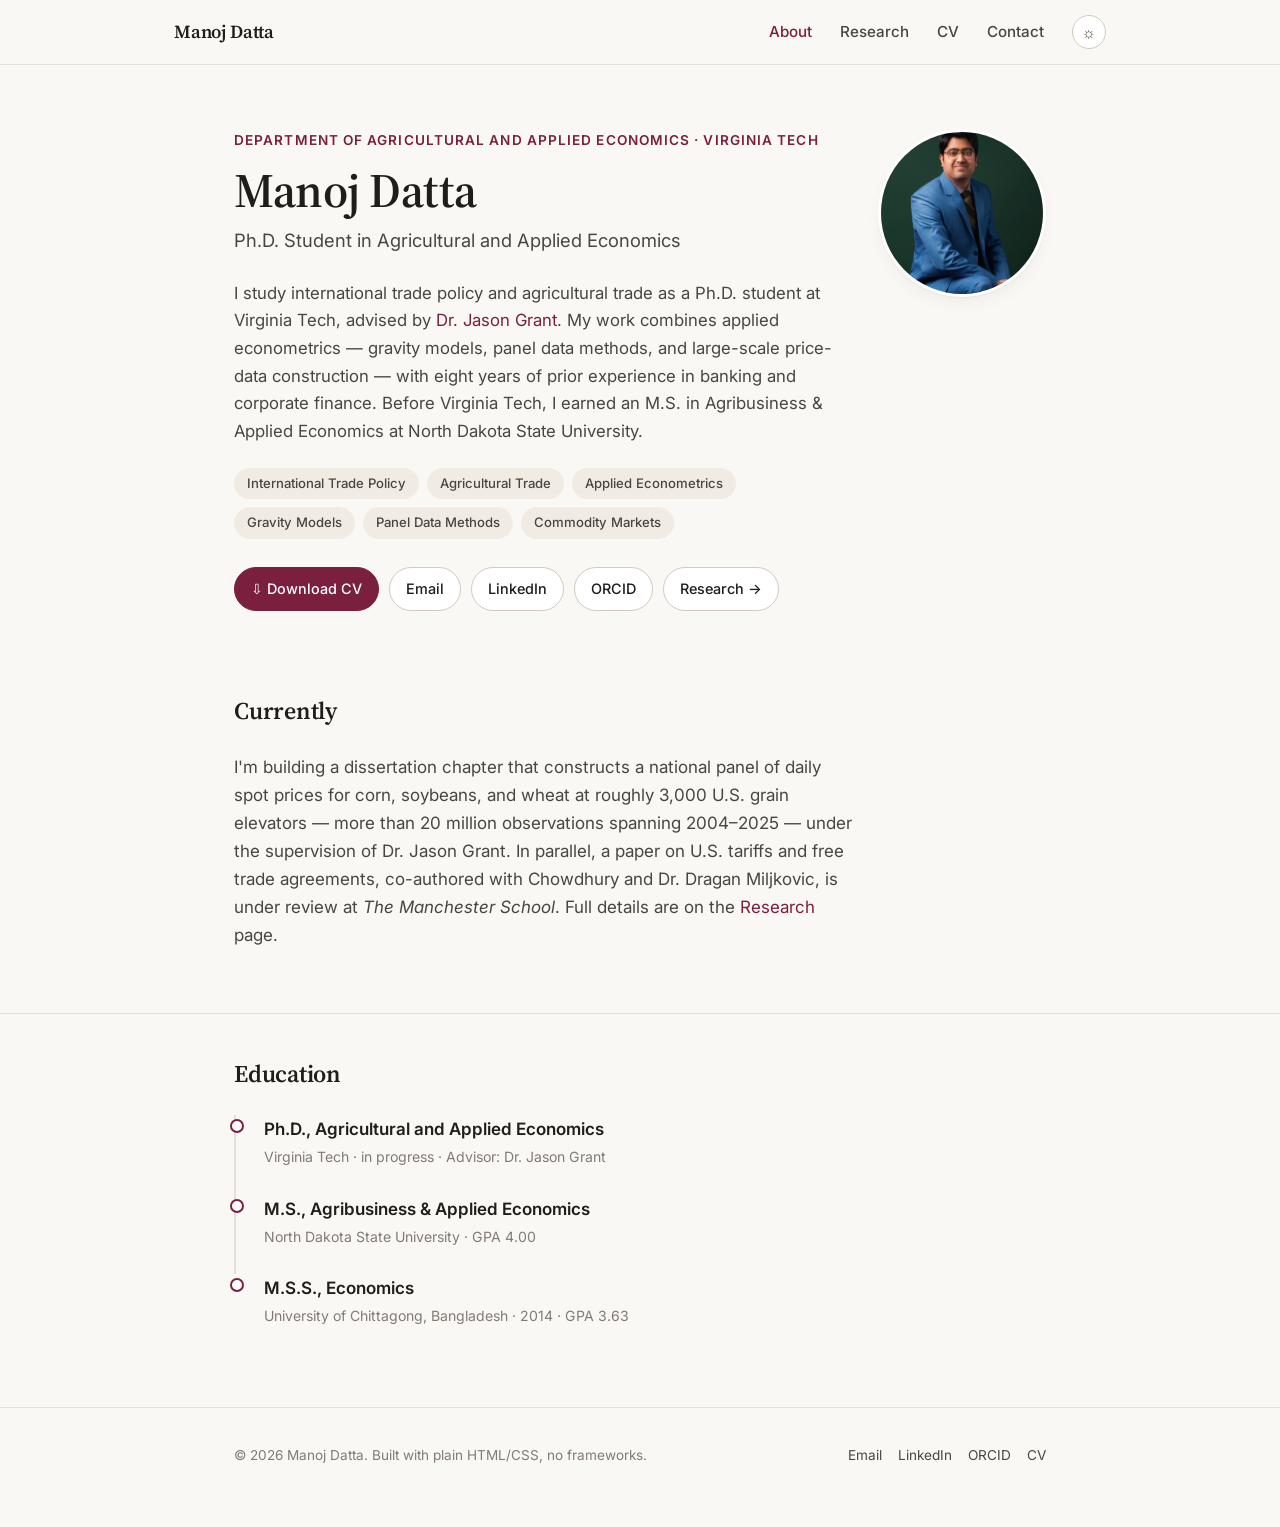
==== index.html @ b6eddcfe "Initial commit: personal academic website" ====
<!DOCTYPE html>
<html lang="en">
<head>
<meta charset="UTF-8">
<meta name="viewport" content="width=device-width, initial-scale=1">
<title>Manoj Datta</title>
<meta name="description" content="Manoj Datta — PhD student in Agricultural and Applied Economics at Virginia Tech. Research on international trade policy, agricultural trade, and applied econometrics.">
<link rel="preconnect" href="https://fonts.googleapis.com">
<link rel="preconnect" href="https://fonts.gstatic.com" crossorigin>
<link href="https://fonts.googleapis.com/css2?family=Source+Serif+4:wght@500;600;700&family=Inter:wght@400;500;600;700&display=swap" rel="stylesheet">
<link rel="stylesheet" href="assets/css/style.css">
</head>
<body>

<nav class="site-nav">
  <div class="wrap">
    <a href="index.html" class="brand">Manoj Datta</a>
    <button class="nav-toggle" aria-label="Toggle menu">&#9776;</button>
    <div class="nav-links">
      <a href="index.html" class="active">About</a>
      <a href="research.html">Research</a>
      <a href="cv.html">CV</a>
      <a href="mailto:manojdatta@vt.edu">Contact</a>
      <button class="theme-toggle" aria-label="Toggle dark mode" title="Toggle dark mode">&#9788;</button>
    </div>
  </div>
</nav>

<header class="hero">
  <div class="wrap">
    <div class="hero-text">
      <p class="eyebrow">Department of Agricultural and Applied Economics · Virginia Tech</p>
      <h1>Manoj Datta</h1>
      <p class="role">Ph.D. Student in Agricultural and Applied Economics</p>
      <p class="lede">
        I study international trade policy and agricultural trade as a Ph.D. student at
        Virginia Tech, advised by <a href="https://aaec.vt.edu/people/faculty/grant-jason.html" target="_blank" rel="noopener">Dr. Jason Grant</a>.
        My work combines applied econometrics — gravity models, panel data methods, and
        large-scale price-data construction — with eight years of prior experience in banking
        and corporate finance. Before Virginia Tech, I earned an M.S. in Agribusiness &amp;
        Applied Economics at North Dakota State University.
      </p>

      <div class="tag-row">
        <span class="tag">International Trade Policy</span>
        <span class="tag">Agricultural Trade</span>
        <span class="tag">Applied Econometrics</span>
        <span class="tag">Gravity Models</span>
        <span class="tag">Panel Data Methods</span>
        <span class="tag">Commodity Markets</span>
      </div>

      <div class="link-row">
        <a class="primary" href="assets/files/Manoj_Datta_CV.docx" download>&#8681; Download CV</a>
        <a href="mailto:manojdatta@vt.edu">Email</a>
        <a href="https://www.linkedin.com/in/manoj-datta-68495a75/" target="_blank" rel="noopener">LinkedIn</a>
        <a href="https://orcid.org/0009-0003-9950-358X" target="_blank" rel="noopener">ORCID</a>
        <a href="research.html">Research →</a>
      </div>
    </div>

    <div class="hero-photo">
      <img src="assets/img/photo.jpg" alt="Portrait of Manoj Datta" width="168" height="168">
    </div>
  </div>
</header>

<section class="block">
  <div class="wrap">
    <h2>Currently</h2>
    <p class="section-intro" style="margin-top:0;">
      I'm building a dissertation chapter that constructs a national panel of daily spot
      prices for corn, soybeans, and wheat at roughly 3,000 U.S. grain elevators —
      more than 20 million observations spanning 2004&ndash;2025 — under the supervision of
      Dr. Jason Grant. In parallel, a paper on U.S. tariffs and free trade agreements,
      co-authored with Chowdhury and Dr. Dragan Miljkovic, is under review at
      <em>The Manchester School</em>. Full details are on the
      <a href="research.html">Research</a> page.
    </p>
  </div>
</section>

<section class="block">
  <div class="wrap">
    <h2>Education</h2>
    <ul class="timeline">
      <li>
        <div class="t-title">Ph.D., Agricultural and Applied Economics</div>
        <div class="t-meta">Virginia Tech &middot; in progress &middot; Advisor: Dr. Jason Grant</div>
      </li>
      <li>
        <div class="t-title">M.S., Agribusiness &amp; Applied Economics</div>
        <div class="t-meta">North Dakota State University &middot; GPA 4.00</div>
      </li>
      <li>
        <div class="t-title">M.S.S., Economics</div>
        <div class="t-meta">University of Chittagong, Bangladesh &middot; 2014 &middot; GPA 3.63</div>
      </li>
    </ul>
  </div>
</section>

<footer>
  <div class="wrap">
    <p>&copy; <span id="year"></span> Manoj Datta. Built with plain HTML/CSS, no frameworks.</p>
    <div class="socials">
      <a href="mailto:manojdatta@vt.edu">Email</a>
      <a href="https://www.linkedin.com/in/manoj-datta-68495a75/" target="_blank" rel="noopener">LinkedIn</a>
      <a href="https://orcid.org/0009-0003-9950-358X" target="_blank" rel="noopener">ORCID</a>
      <a href="cv.html">CV</a>
    </div>
  </div>
</footer>

<script src="assets/js/main.js"></script>
<script>document.getElementById("year").textContent = new Date().getFullYear();</script>
</body>
</html>
---- assets/css/style.css ----
/* ============================================================
   Manoj Datta — academic site
   Palette: warm paper background, ink text, maroon + ochre accent
   Type: Source Serif 4 (display/serif) + Inter (UI/body)
   ============================================================ */

:root {
  --paper: #faf8f5;
  --paper-raised: #ffffff;
  --ink: #201d1b;
  --ink-soft: #4a4540;
  --ink-faint: #837b73;
  --line: #e6e0d8;
  --line-strong: #d4cabd;
  --maroon: #7a1f3d;
  --maroon-dark: #5c1730;
  --ochre: #b5651d;
  --tag-bg: #f1ece3;
  --focus: #b5651d;
  --shadow: 0 1px 2px rgba(32, 29, 27, 0.04), 0 8px 24px -12px rgba(32, 29, 27, 0.12);
  --radius: 10px;
  --maxw: 860px;
}

@media (prefers-color-scheme: dark) {
  :root:not([data-theme="light"]) {
    --paper: #171513;
    --paper-raised: #1f1c19;
    --ink: #ece7e0;
    --ink-soft: #c4bcb1;
    --ink-faint: #8d8479;
    --line: #332e29;
    --line-strong: #453f38;
    --maroon: #d97d9a;
    --ochre: #e0a35c;
    --tag-bg: #2a2521;
    --shadow: 0 1px 2px rgba(0, 0, 0, 0.2), 0 8px 24px -12px rgba(0, 0, 0, 0.5);
  }
}

:root[data-theme="dark"] {
  --paper: #171513;
  --paper-raised: #1f1c19;
  --ink: #ece7e0;
  --ink-soft: #c4bcb1;
  --ink-faint: #8d8479;
  --line: #332e29;
  --line-strong: #453f38;
  --maroon: #d97d9a;
  --ochre: #e0a35c;
  --tag-bg: #2a2521;
  --shadow: 0 1px 2px rgba(0, 0, 0, 0.2), 0 8px 24px -12px rgba(0, 0, 0, 0.5);
}

* { box-sizing: border-box; }
html { scroll-behavior: smooth; }

body {
  margin: 0;
  background: var(--paper);
  color: var(--ink);
  font-family: "Inter", -apple-system, BlinkMacSystemFont, "Segoe UI", sans-serif;
  font-size: 17px;
  line-height: 1.65;
  -webkit-font-smoothing: antialiased;
  transition: background 0.2s ease, color 0.2s ease;
}

h1, h2, h3, .serif {
  font-family: "Source Serif 4", Georgia, serif;
  font-weight: 600;
  letter-spacing: -0.01em;
  color: var(--ink);
}

a { color: var(--maroon); text-decoration: none; }
a:hover { text-decoration: underline; text-decoration-thickness: 1.5px; text-underline-offset: 3px; }
a:focus-visible, button:focus-visible { outline: 2px solid var(--focus); outline-offset: 3px; }

.wrap { max-width: var(--maxw); margin: 0 auto; padding: 0 24px; }

/* ---------- Nav ---------- */
.site-nav {
  position: sticky; top: 0; z-index: 50;
  background: color-mix(in srgb, var(--paper) 88%, transparent);
  backdrop-filter: saturate(140%) blur(8px);
  border-bottom: 1px solid var(--line);
}
.site-nav .wrap { max-width: 980px; display: flex; align-items: center; justify-content: space-between; height: 64px; }
.brand { font-family: "Source Serif 4", serif; font-weight: 600; font-size: 1.15rem; color: var(--ink); letter-spacing: -0.01em; }
.brand:hover { text-decoration: none; opacity: 0.8; }
.nav-links { display: flex; align-items: center; gap: 28px; }
.nav-links a { color: var(--ink-soft); font-size: 0.95rem; font-weight: 500; }
.nav-links a.active { color: var(--maroon); }
.nav-links a:hover { color: var(--maroon); text-decoration: none; }
.theme-toggle {
  border: 1px solid var(--line-strong); background: var(--paper-raised); color: var(--ink-soft);
  width: 34px; height: 34px; border-radius: 50%; cursor: pointer; font-size: 0.95rem;
  display: flex; align-items: center; justify-content: center;
}
.theme-toggle:hover { border-color: var(--ochre); color: var(--ochre); }
.nav-toggle { display: none; }

@media (max-width: 640px) {
  .nav-links { position: fixed; inset: 64px 0 auto 0; background: var(--paper); border-bottom: 1px solid var(--line);
    flex-direction: column; align-items: flex-start; padding: 16px 24px 24px; gap: 16px;
    transform: translateY(-8px); opacity: 0; pointer-events: none; transition: all 0.18s ease; }
  .nav-links.open { transform: translateY(0); opacity: 1; pointer-events: auto; }
  .nav-toggle { display: flex; border: none; background: none; color: var(--ink); font-size: 1.4rem; cursor: pointer; padding: 4px 8px; }
}

/* ---------- Hero ---------- */
.hero { padding: 64px 0 40px; }
.hero .wrap { display: flex; align-items: flex-start; gap: 44px; }
.hero .hero-text { flex: 1 1 auto; min-width: 0; }
.hero .eyebrow { color: var(--maroon); font-weight: 600; font-size: 0.85rem; text-transform: uppercase; letter-spacing: 0.08em; margin: 0 0 14px; }
.hero h1 { font-size: clamp(2.2rem, 5vw, 3rem); margin: 0 0 8px; line-height: 1.08; }
.hero .role { color: var(--ink-soft); font-size: 1.15rem; margin: 0 0 24px; }
.hero p.lede { max-width: 640px; color: var(--ink-soft); font-size: 1.05rem; }
.hero .lede a { color: var(--maroon); }

.hero-photo { flex: 0 0 auto; width: 168px; height: 168px; border-radius: 50%; overflow: hidden;
  border: 3px solid var(--paper-raised); box-shadow: var(--shadow); background: var(--tag-bg); }
.hero-photo img { width: 100%; height: 100%; object-fit: cover; display: block; }

@media (max-width: 640px) {
  .hero .wrap { flex-direction: column-reverse; gap: 20px; }
  .hero-photo { width: 120px; height: 120px; }
}

.link-row { display: flex; flex-wrap: wrap; gap: 10px; margin-top: 28px; }
.link-row a { display: inline-flex; align-items: center; gap: 8px; padding: 9px 16px; border: 1px solid var(--line-strong);
  border-radius: 999px; font-size: 0.9rem; font-weight: 500; color: var(--ink); background: var(--paper-raised); }
.link-row a:hover { border-color: var(--maroon); color: var(--maroon); text-decoration: none; }
.link-row a.primary { background: var(--maroon); border-color: var(--maroon); color: #fff; }
.link-row a.primary:hover { background: var(--maroon-dark); color: #fff; }

.tag-row { display: flex; flex-wrap: wrap; gap: 8px; margin: 22px 0 0; }
.tag { background: var(--tag-bg); color: var(--ink-soft); border-radius: 999px; padding: 5px 13px; font-size: 0.82rem; font-weight: 500; }

/* ---------- Sections ---------- */
section.block { padding: 40px 0; border-top: 1px solid var(--line); }
section.block:first-of-type { border-top: none; }
.block h2 { font-size: 1.5rem; margin: 0 0 22px; }
.section-intro { color: var(--ink-soft); margin: -14px 0 24px; max-width: 620px; }

/* ---------- Timeline (education) ---------- */
.timeline { list-style: none; margin: 0; padding: 0; }
.timeline li { position: relative; padding: 0 0 26px 28px; border-left: 2px solid var(--line); }
.timeline li:last-child { border-left-color: transparent; padding-bottom: 0; }
.timeline li::before { content: ""; position: absolute; left: -6px; top: 4px; width: 10px; height: 10px; border-radius: 50%;
  background: var(--paper-raised); border: 2px solid var(--maroon); }
.timeline .t-title { font-weight: 600; color: var(--ink); }
.timeline .t-meta { color: var(--ink-faint); font-size: 0.88rem; margin-top: 2px; }
.timeline .t-detail { color: var(--ink-soft); font-size: 0.92rem; margin-top: 4px; }

/* ---------- Research cards ---------- */
.card { background: var(--paper-raised); border: 1px solid var(--line); border-radius: var(--radius); padding: 26px 28px; box-shadow: var(--shadow); margin-bottom: 22px; }
.card .badge-row { display: flex; flex-wrap: wrap; gap: 8px; align-items: center; margin-bottom: 10px; }
.badge { font-size: 0.74rem; font-weight: 700; text-transform: uppercase; letter-spacing: 0.05em; padding: 4px 10px; border-radius: 999px; }
.badge.review { background: #f3e0c9; color: #7a4a10; }
.badge.working { background: #ded3f0; color: #4a2d80; }
.card h3 { font-size: 1.2rem; margin: 0 0 6px; line-height: 1.3; }
.card .authors { color: var(--ink-soft); font-size: 0.92rem; margin: 0 0 4px; }
.card .venue { color: var(--ink-faint); font-size: 0.88rem; font-style: italic; margin: 0 0 14px; }
.card .stats { display: flex; flex-wrap: wrap; gap: 22px; margin: 16px 0; padding: 14px 0; border-top: 1px dashed var(--line); border-bottom: 1px dashed var(--line); }
.card .stat b { display: block; font-family: "Source Serif 4", serif; font-size: 1.3rem; color: var(--maroon); }
.card .stat span { display: block; font-size: 0.78rem; color: var(--ink-faint); }
.card .keywords { display: flex; flex-wrap: wrap; gap: 6px; margin-top: 14px; }

.abstract-toggle { background: none; border: 1px solid var(--line-strong); color: var(--ink-soft); border-radius: 6px; padding: 6px 12px;
  font-size: 0.85rem; cursor: pointer; font-family: inherit; margin-top: 4px; }
.abstract-toggle:hover { border-color: var(--maroon); color: var(--maroon); }
.abstract-body { max-height: 0; overflow: hidden; transition: max-height 0.25s ease; }
.abstract-body p { color: var(--ink-soft); font-size: 0.95rem; margin: 14px 0 0; }
.abstract-body.open { max-height: 600px; }

/* ---------- CV page ---------- */
.cv-section { margin-bottom: 30px; }
.cv-section h2 { font-size: 1.05rem; text-transform: uppercase; letter-spacing: 0.06em; color: var(--maroon); border-bottom: 1px solid var(--line); padding-bottom: 8px; margin-bottom: 16px; }
.cv-row { display: flex; justify-content: space-between; gap: 20px; margin-bottom: 14px; }
.cv-row .cv-main b { color: var(--ink); }
.cv-row .cv-date { color: var(--ink-faint); font-size: 0.88rem; white-space: nowrap; text-align: right; }
.cv-row .cv-sub { color: var(--ink-soft); font-size: 0.92rem; margin-top: 3px; }
.cv-download-bar { display: flex; flex-wrap: wrap; gap: 12px; align-items: center; margin: 28px 0 44px; padding: 20px 24px;
  background: var(--paper-raised); border: 1px solid var(--line); border-radius: var(--radius); }

/* ---------- Footer ---------- */
footer { border-top: 1px solid var(--line); padding: 36px 0 60px; margin-top: 40px; }
footer .wrap { display: flex; flex-wrap: wrap; justify-content: space-between; gap: 16px; align-items: center; }
footer p { color: var(--ink-faint); font-size: 0.85rem; margin: 0; }
footer .socials { display: flex; gap: 16px; }
footer .socials a { color: var(--ink-soft); font-size: 0.85rem; }

.page-header { padding: 56px 0 12px; }
.page-header .eyebrow { color: var(--maroon); font-weight: 600; font-size: 0.85rem; text-transform: uppercase; letter-spacing: 0.08em; margin: 0 0 10px; }
.page-header h1 { font-size: clamp(1.9rem, 4vw, 2.5rem); margin: 0 0 12px; }
.page-header p { color: var(--ink-soft); max-width: 620px; }

@media (max-width: 560px) {
  .cv-row { flex-direction: column; gap: 2px; }
  .cv-row .cv-date { text-align: left; }
}
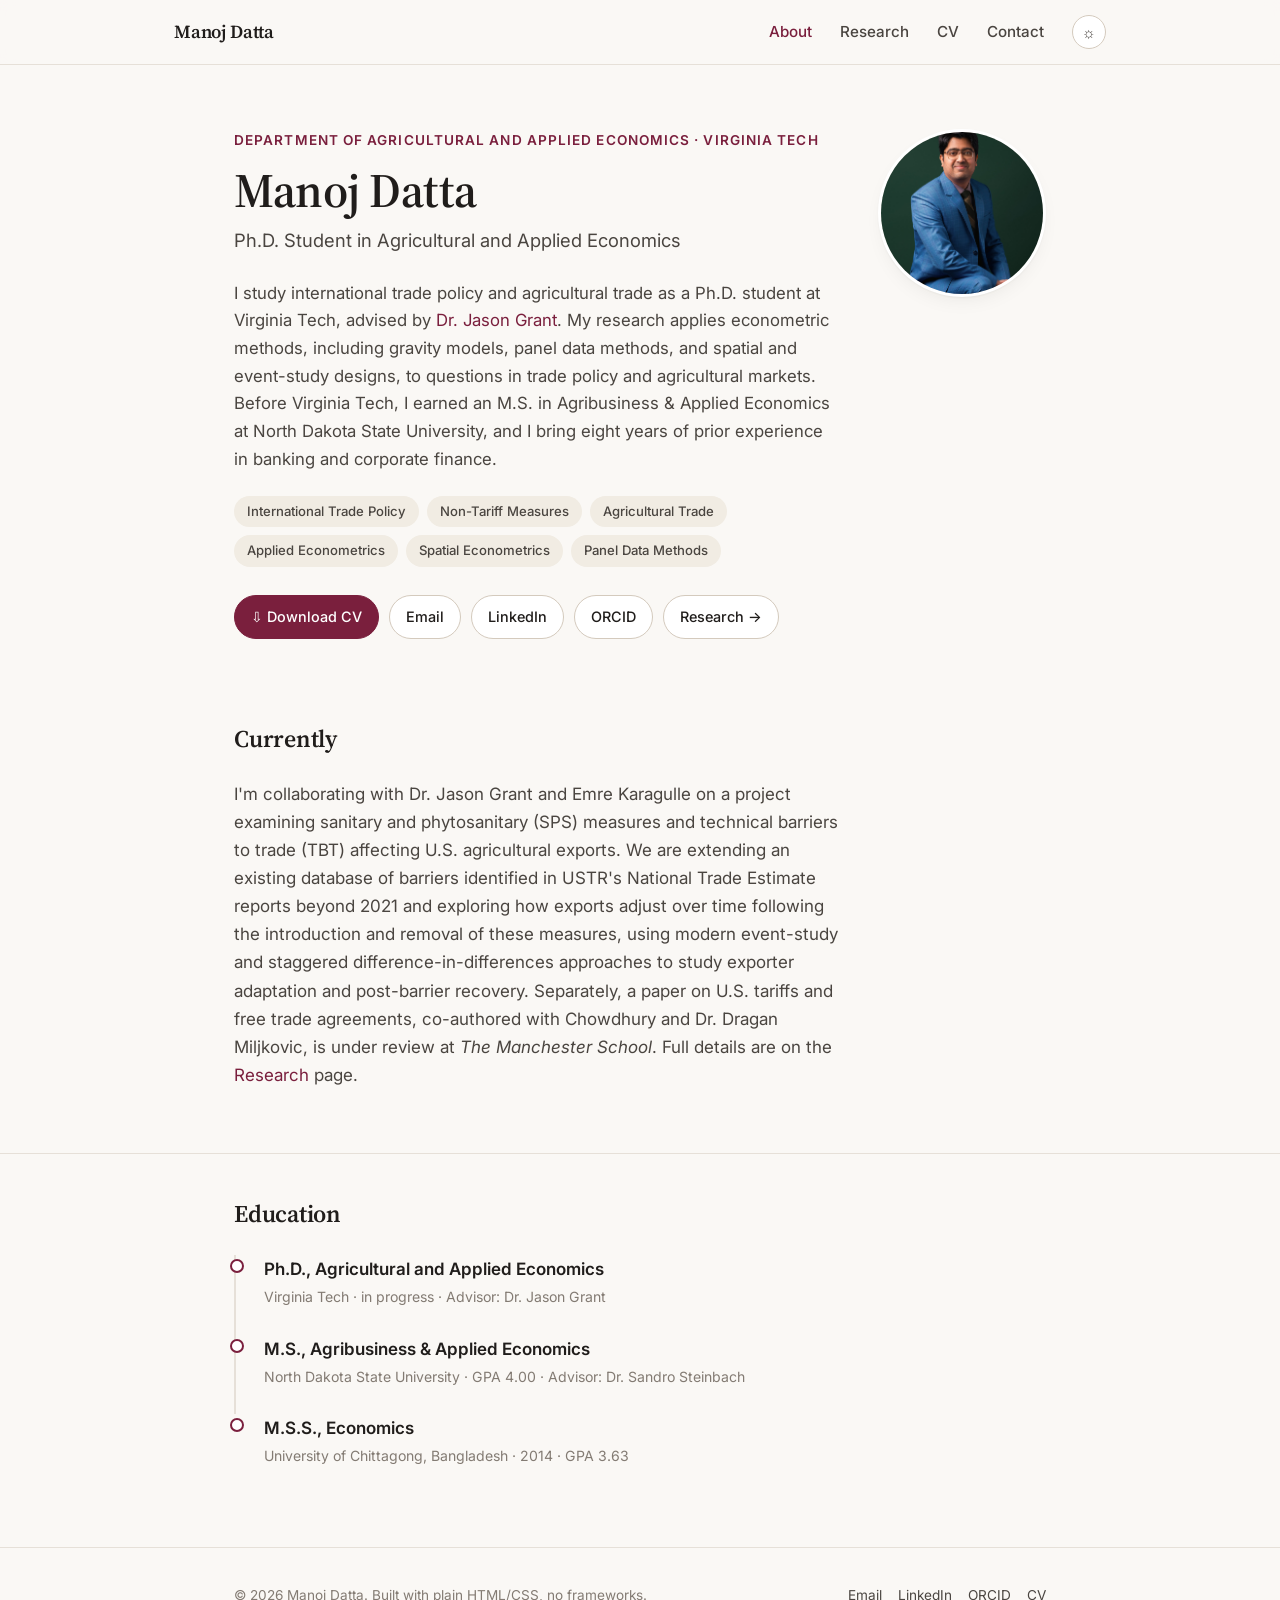
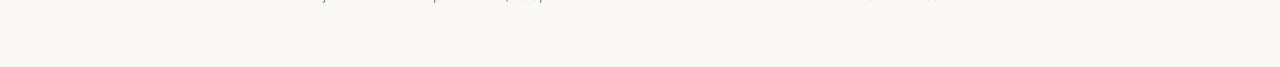
==== commit 7294414e: "Correct research content: current SPS/TBT project, M.S. thesis details, remove em dashes" ====
--- a/index.html
+++ b/index.html
@@ -4,7 +4,7 @@
 <meta charset="UTF-8">
 <meta name="viewport" content="width=device-width, initial-scale=1">
 <title>Manoj Datta</title>
-<meta name="description" content="Manoj Datta — PhD student in Agricultural and Applied Economics at Virginia Tech. Research on international trade policy, agricultural trade, and applied econometrics.">
+<meta name="description" content="Manoj Datta, PhD student in Agricultural and Applied Economics at Virginia Tech. Research on international trade policy, agricultural trade, and applied econometrics.">
 <link rel="preconnect" href="https://fonts.googleapis.com">
 <link rel="preconnect" href="https://fonts.gstatic.com" crossorigin>
 <link href="https://fonts.googleapis.com/css2?family=Source+Serif+4:wght@500;600;700&family=Inter:wght@400;500;600;700&display=swap" rel="stylesheet">
@@ -35,19 +35,20 @@
       <p class="lede">
         I study international trade policy and agricultural trade as a Ph.D. student at
         Virginia Tech, advised by <a href="https://aaec.vt.edu/people/faculty/grant-jason.html" target="_blank" rel="noopener">Dr. Jason Grant</a>.
-        My work combines applied econometrics — gravity models, panel data methods, and
-        large-scale price-data construction — with eight years of prior experience in banking
-        and corporate finance. Before Virginia Tech, I earned an M.S. in Agribusiness &amp;
-        Applied Economics at North Dakota State University.
+        My research applies econometric methods, including gravity models, panel data
+        methods, and spatial and event-study designs, to questions in trade policy and
+        agricultural markets. Before Virginia Tech, I earned an M.S. in Agribusiness &amp;
+        Applied Economics at North Dakota State University, and I bring eight years of prior
+        experience in banking and corporate finance.
       </p>
 
       <div class="tag-row">
         <span class="tag">International Trade Policy</span>
+        <span class="tag">Non-Tariff Measures</span>
         <span class="tag">Agricultural Trade</span>
         <span class="tag">Applied Econometrics</span>
-        <span class="tag">Gravity Models</span>
+        <span class="tag">Spatial Econometrics</span>
         <span class="tag">Panel Data Methods</span>
-        <span class="tag">Commodity Markets</span>
       </div>
 
       <div class="link-row">
@@ -69,12 +70,15 @@
   <div class="wrap">
     <h2>Currently</h2>
     <p class="section-intro" style="margin-top:0;">
-      I'm building a dissertation chapter that constructs a national panel of daily spot
-      prices for corn, soybeans, and wheat at roughly 3,000 U.S. grain elevators —
-      more than 20 million observations spanning 2004&ndash;2025 — under the supervision of
-      Dr. Jason Grant. In parallel, a paper on U.S. tariffs and free trade agreements,
-      co-authored with Chowdhury and Dr. Dragan Miljkovic, is under review at
-      <em>The Manchester School</em>. Full details are on the
+      I'm collaborating with Dr. Jason Grant and Emre Karagulle on a project examining
+      sanitary and phytosanitary (SPS) measures and technical barriers to trade (TBT)
+      affecting U.S. agricultural exports. We are extending an existing database of barriers
+      identified in USTR's National Trade Estimate reports beyond 2021 and exploring how
+      exports adjust over time following the introduction and removal of these measures,
+      using modern event-study and staggered difference-in-differences approaches to study
+      exporter adaptation and post-barrier recovery. Separately, a paper on U.S. tariffs and
+      free trade agreements, co-authored with Chowdhury and Dr. Dragan Miljkovic, is under
+      review at <em>The Manchester School</em>. Full details are on the
       <a href="research.html">Research</a> page.
     </p>
   </div>
@@ -90,7 +94,7 @@
       </li>
       <li>
         <div class="t-title">M.S., Agribusiness &amp; Applied Economics</div>
-        <div class="t-meta">North Dakota State University &middot; GPA 4.00</div>
+        <div class="t-meta">North Dakota State University &middot; GPA 4.00 &middot; Advisor: Dr. Sandro Steinbach</div>
       </li>
       <li>
         <div class="t-title">M.S.S., Economics</div>
--- a/assets/css/style.css
+++ b/assets/css/style.css
@@ -160,6 +160,7 @@
 .badge { font-size: 0.74rem; font-weight: 700; text-transform: uppercase; letter-spacing: 0.05em; padding: 4px 10px; border-radius: 999px; }
 .badge.review { background: #f3e0c9; color: #7a4a10; }
 .badge.working { background: #ded3f0; color: #4a2d80; }
+.badge.thesis { background: #d3ecd9; color: #1f6b3a; }
 .card h3 { font-size: 1.2rem; margin: 0 0 6px; line-height: 1.3; }
 .card .authors { color: var(--ink-soft); font-size: 0.92rem; margin: 0 0 4px; }
 .card .venue { color: var(--ink-faint); font-size: 0.88rem; font-style: italic; margin: 0 0 14px; }
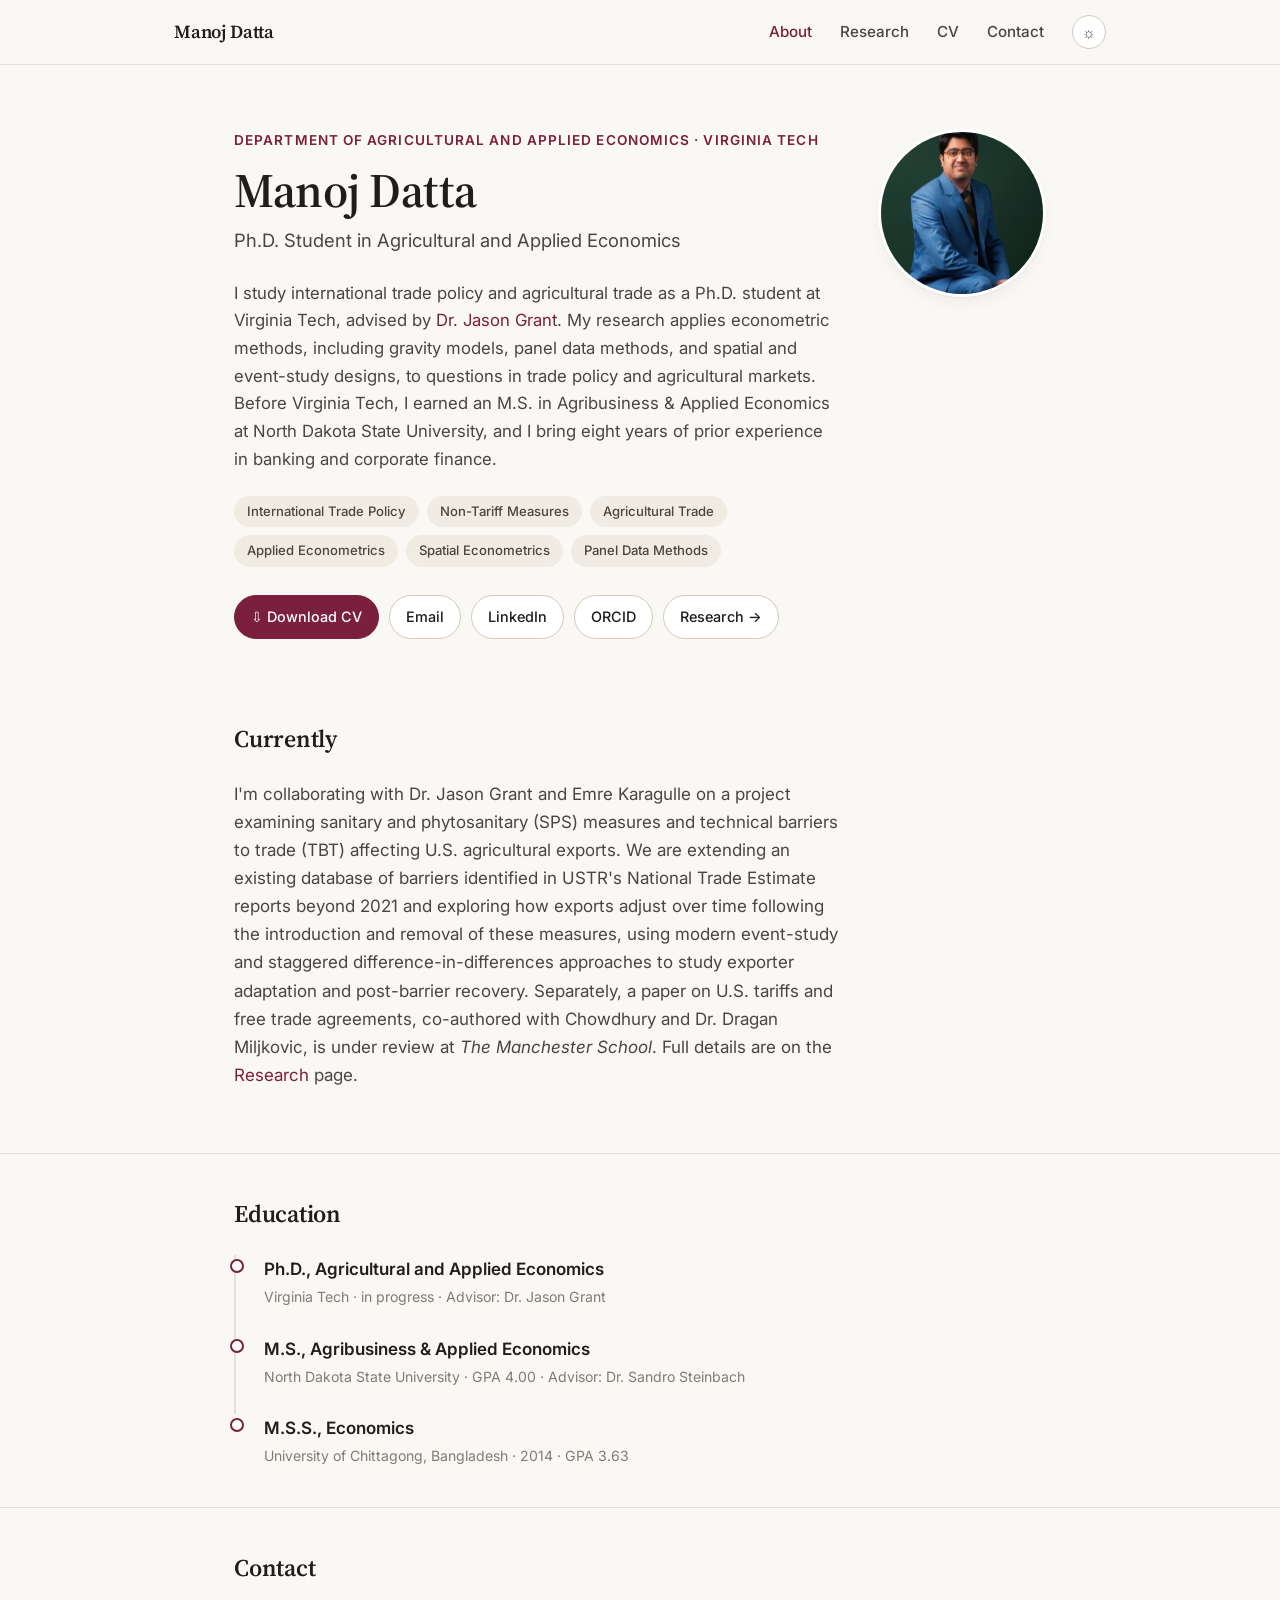
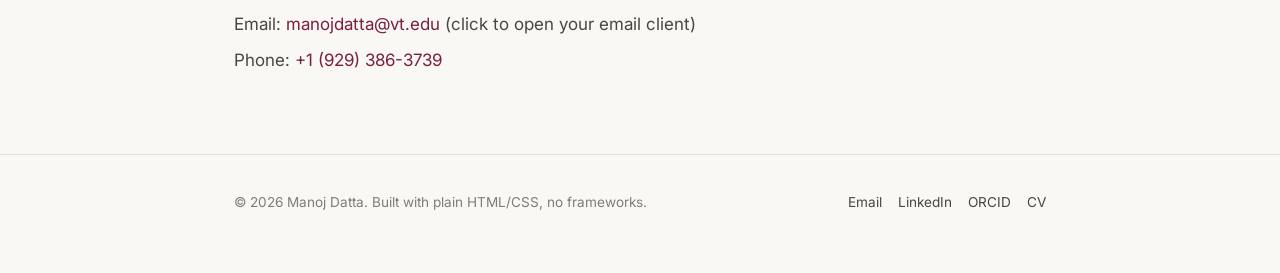
==== commit 933ffad9: "Add dedicated Contact section with email and phone; repoint nav Contact link" ====
--- a/index.html
+++ b/index.html
@@ -20,7 +20,7 @@
       <a href="index.html" class="active">About</a>
       <a href="research.html">Research</a>
       <a href="cv.html">CV</a>
-      <a href="mailto:manojdatta@vt.edu">Contact</a>
+      <a href="index.html#contact">Contact</a>
       <button class="theme-toggle" aria-label="Toggle dark mode" title="Toggle dark mode">&#9788;</button>
     </div>
   </div>
@@ -104,6 +104,18 @@
   </div>
 </section>
 
+<section class="block" id="contact">
+  <div class="wrap">
+    <h2>Contact</h2>
+    <p style="color:var(--ink-soft); margin: 0 0 8px;">
+      Email: <a href="mailto:manojdatta@vt.edu">manojdatta@vt.edu</a> (click to open your email client)
+    </p>
+    <p style="color:var(--ink-soft); margin: 0;">
+      Phone: <a href="tel:+19293863739">+1 (929) 386-3739</a>
+    </p>
+  </div>
+</section>
+
 <footer>
   <div class="wrap">
     <p>&copy; <span id="year"></span> Manoj Datta. Built with plain HTML/CSS, no frameworks.</p>
